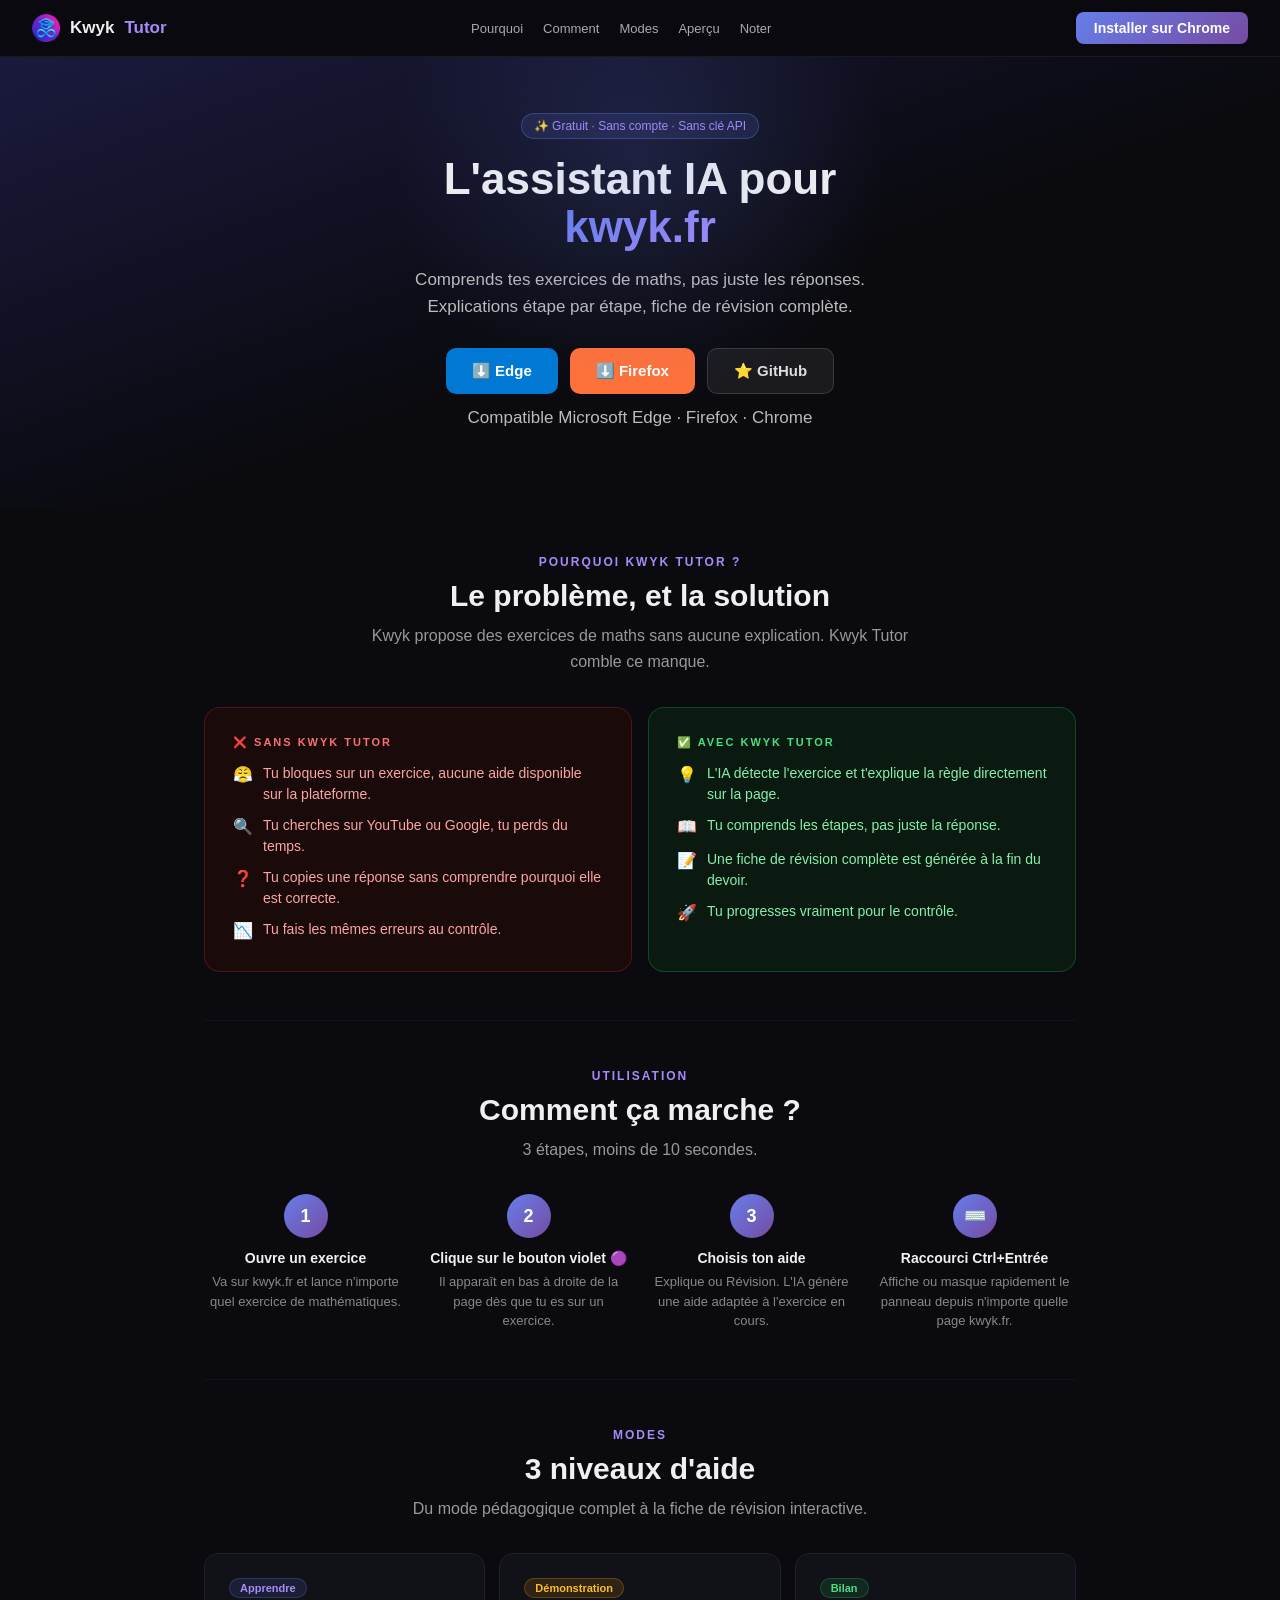
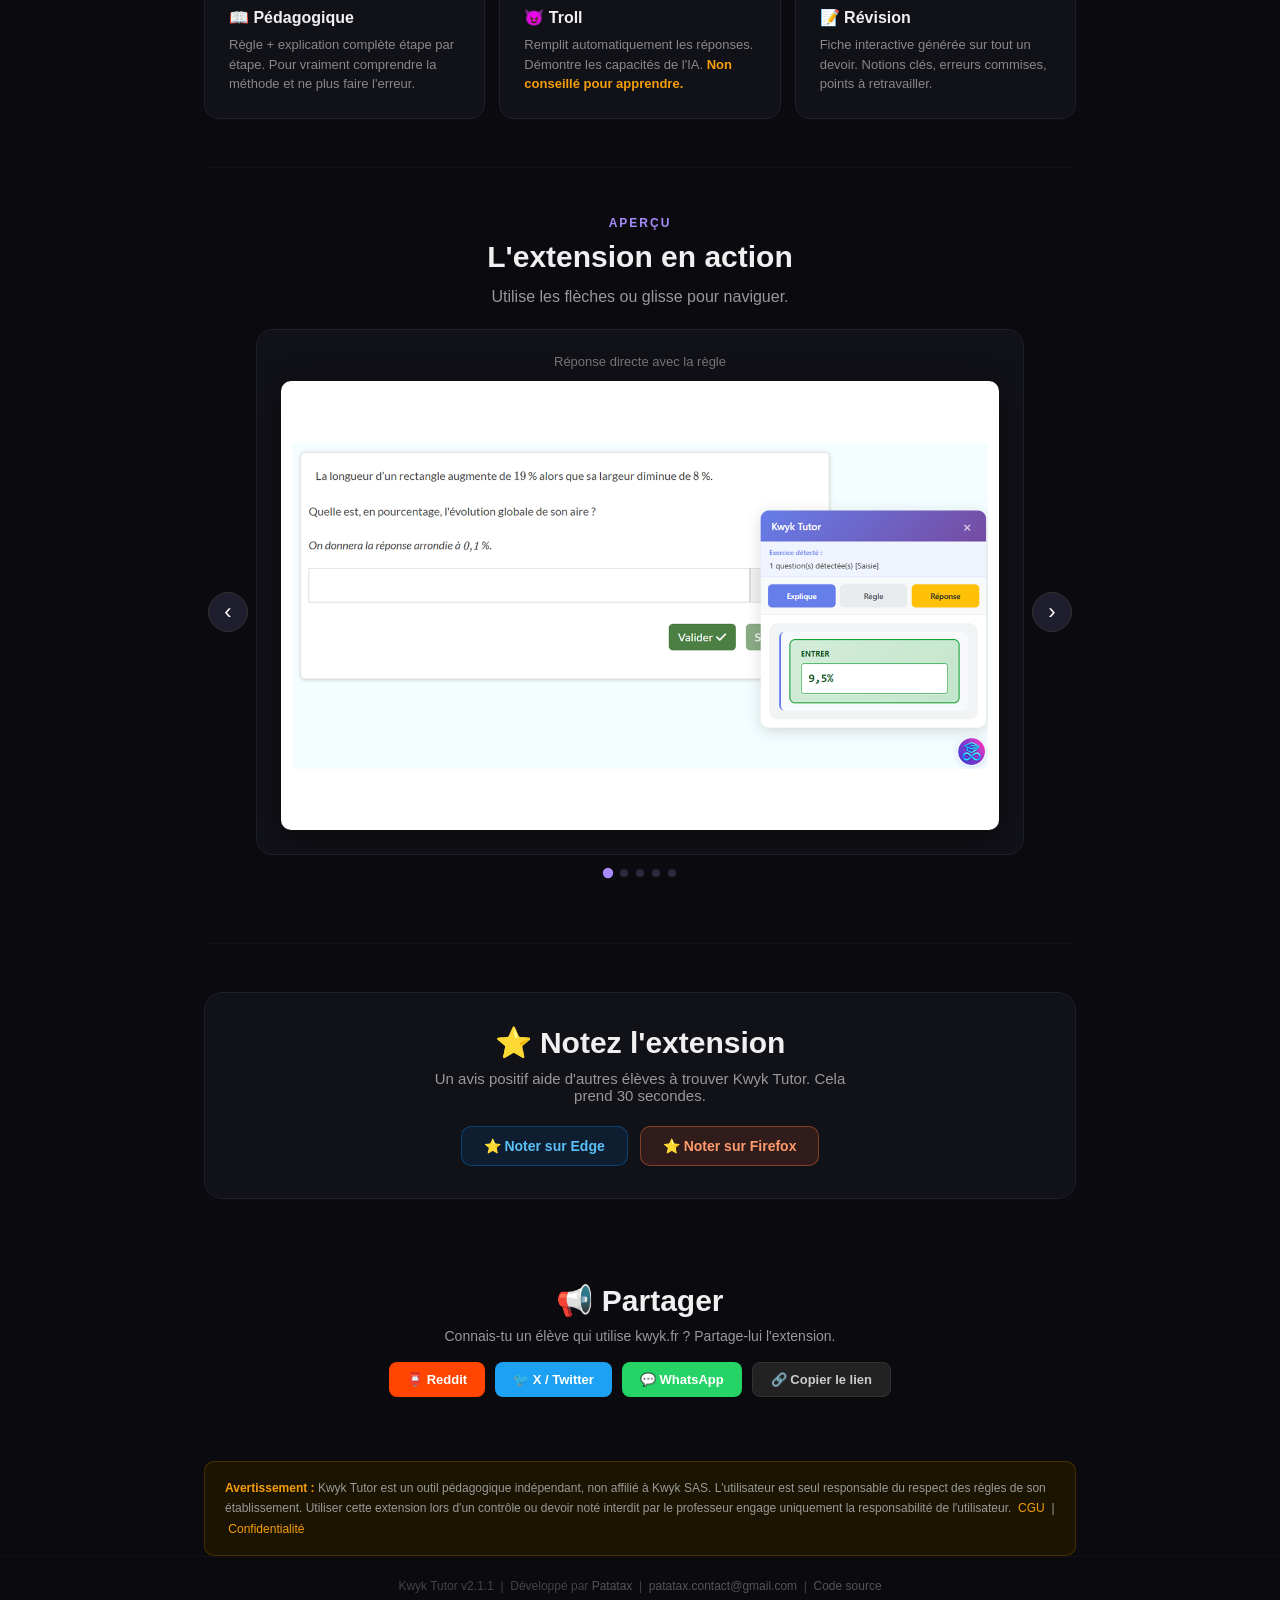
==== docs/index.html @ fb8a3b49 "Update Open Graph title in index.html" ====
<!DOCTYPE html>
<html lang="fr">
<head>
  <meta charset="UTF-8">
  <meta name="viewport" content="width=device-width, initial-scale=1.0">
  <title>Kwyk Tutor | Assistant IA pour kwyk.fr</title>
  <meta name="description" content="Extension Chrome, Edge et Firefox gratuite pour kwyk.fr. Explications étape par étape et fiche de révision générés par IA. Sans compte, sans clé API.">
  <meta name="keywords" content="kwyk, kwyk.fr, extension kwyk, aide kwyk, kwyk tutor, mathematiques lycee, extension chrome kwyk, extension firefox kwyk, IA maths">
  <meta property="og:title" content="Kwyk Tutor | Assistant IA">
  <meta property="og:description" content="Extension gratuite Chrome, Edge et Firefox. Comprends tes exercices kwyk.fr grâce à l'IA.">
  <meta property="og:image" content="screenshots/02-explication-etape-par-etape.png">
  <meta property="og:url" content="https://patatax-x.github.io/kwyk-solver/">
  <meta name="twitter:card" content="summary_large_image">
  <link rel="shortcut icon" href="https://patatax-x.github.io/kwyk-solver/icon.png?v=2">
  <link rel="icon" type="image/png" sizes="128x128" href="https://patatax-x.github.io/kwyk-solver/icon.png?v=2">
  <link rel="apple-touch-icon" href="https://patatax-x.github.io/kwyk-solver/icon.png?v=2">
  <style>
    *{margin:0;padding:0;box-sizing:border-box}
    html{scroll-behavior:smooth}
    body{font-family:'Segoe UI',sans-serif;background:#0a0a0f;color:#f0f0f0}
    section[id]{scroll-margin-top:60px}
    a{color:#a78bfa;text-decoration:none}

    /* NAV */
    nav{position:sticky;top:0;z-index:100;background:#0a0a0fdd;backdrop-filter:blur(12px);border-bottom:1px solid #ffffff11;padding:12px 32px;display:flex;align-items:center;justify-content:space-between;gap:16px}
    .logo{display:flex;align-items:center;gap:10px;font-weight:800;font-size:17px}
    .logo img{width:28px;height:28px;border-radius:6px}
    .logo span{color:#a78bfa}
    .nav-links{display:flex;gap:20px;font-size:13px}
    .nav-links a{color:#aaa}
    .nav-links a:hover{color:white}
    .btn-nav{background:linear-gradient(135deg,#667eea,#764ba2);color:white;padding:8px 18px;border-radius:8px;font-size:14px;font-weight:700;white-space:nowrap}

    /* HERO */
    .hero{background:linear-gradient(160deg,#1a1a3e 0%,#0a0a0f 55%);text-align:center;padding:56px 20px 48px;position:relative;overflow:hidden}
    .hero::before{content:'';position:absolute;top:-150px;left:50%;transform:translateX(-50%);width:500px;height:500px;background:radial-gradient(circle,#667eea2a 0%,transparent 70%);pointer-events:none}
.badge{display:inline-block;background:#667eea22;border:1px solid #667eea55;color:#a78bfa;font-size:12px;padding:5px 12px;border-radius:20px;margin-bottom:16px}
    .hero h1{font-size:44px;font-weight:900;line-height:1.1;margin-bottom:14px}
    .hero h1 span{background:linear-gradient(135deg,#667eea,#a78bfa);-webkit-background-clip:text;-webkit-text-fill-color:transparent}
    .hero p{font-size:17px;color:#bbb;max-width:520px;margin:0 auto 28px;line-height:1.6}
    .hero-btns{display:flex;gap:12px;justify-content:center;flex-wrap:wrap;margin-bottom:10px}
    .hero-note{font-size:12px;color:#666;line-height:1.7}
    .hero-note a{color:#888;text-decoration:underline}
    .btn{padding:13px 26px;border-radius:10px;font-size:15px;font-weight:700;display:inline-flex;align-items:center;gap:8px;transition:transform 0.2s,box-shadow 0.2s;cursor:pointer}
    .btn:hover{transform:translateY(-2px)}
    .btn-edge{background:#0078d4;color:white}
    .btn-edge:hover{box-shadow:0 6px 24px #0078d455}
    .btn-firefox{background:#ff7139;color:white}
    .btn-firefox:hover{box-shadow:0 6px 24px #ff713955}
    .btn-ghost{background:#ffffff11;color:#ddd;border:1px solid #ffffff22}

    /* LAYOUT */
    .wrap{max-width:920px;margin:0 auto;padding:0 24px}
    section{padding:48px 0}
    .section-label{text-align:center;color:#a78bfa;font-size:12px;font-weight:700;letter-spacing:2px;text-transform:uppercase;margin-bottom:10px}
    h2{text-align:center;font-size:30px;font-weight:800;margin-bottom:10px}
    .sub{text-align:center;color:#999;font-size:16px;max-width:560px;margin:0 auto 32px;line-height:1.6}

    /* POURQUOI — problème vs solution */
    .ps-grid{display:grid;grid-template-columns:1fr 1fr;gap:16px;margin-top:8px}
    @media(max-width:600px){.ps-grid{grid-template-columns:1fr}}
    .ps-card{border-radius:16px;padding:28px}
    .ps-card.problem{background:#1a0a0a;border:1px solid #dc354544}
    .ps-card.solution{background:#0a1a10;border:1px solid #22c55e44}
    .ps-card .ps-label{font-size:11px;font-weight:700;letter-spacing:2px;text-transform:uppercase;margin-bottom:14px}
    .ps-card.problem .ps-label{color:#f87171}
    .ps-card.solution .ps-label{color:#4ade80}
    .ps-card ul{list-style:none;display:flex;flex-direction:column;gap:10px}
    .ps-card ul li{font-size:14px;line-height:1.5;display:flex;gap:10px;align-items:flex-start}
    .ps-card ul li span{flex-shrink:0;font-size:16px}
    .ps-card.problem ul li{color:#fca5a5}
    .ps-card.solution ul li{color:#86efac}

    /* COMMENT */
    .steps{display:grid;grid-template-columns:repeat(auto-fit,minmax(180px,1fr));gap:20px}
    .step{text-align:center}
    .step-num{width:44px;height:44px;border-radius:50%;background:linear-gradient(135deg,#667eea,#764ba2);color:white;font-size:18px;font-weight:800;display:flex;align-items:center;justify-content:center;margin:0 auto 12px}
    .step h3{font-size:14px;margin-bottom:6px}
    .step p{font-size:13px;color:#888;line-height:1.5}
    .chrome-note{background:#111118;border:1px solid #1e1e2e;border-radius:10px;padding:14px 18px;font-size:13px;color:#aaa;margin-top:20px;text-align:center;line-height:1.6}
    .chrome-note strong{color:#f0f0f0}

    /* MODES avec animations scroll */
    .modes-grid{display:grid;grid-template-columns:repeat(auto-fit,minmax(240px,1fr));gap:14px}
    .mode-card{background:#111118;border:1px solid #1e1e2e;border-radius:14px;padding:24px;transition:border-color 0.3s,transform 0.3s,box-shadow 0.3s;opacity:0;transform:translateY(30px)}
    .mode-card.visible{opacity:1;transform:translateY(0)}
    .mode-card:hover{border-color:#667eea66;transform:translateY(-4px);box-shadow:0 12px 32px #667eea22}
    .mode-card h3{font-size:16px;margin-bottom:8px}
    .mode-card p{font-size:13px;color:#888;line-height:1.5}
    .mode-card .mode-tag{display:inline-block;font-size:11px;font-weight:700;padding:3px 10px;border-radius:20px;margin-bottom:10px}
    .tag-peda{background:#667eea22;color:#a78bfa;border:1px solid #667eea44}
    .tag-troll{background:#f59e0b22;color:#fbbf24;border:1px solid #f59e0b44}
    .tag-revision{background:#22c55e22;color:#4ade80;border:1px solid #22c55e44}

    /* CARROUSEL */
    .carousel-outer{position:relative;padding:0 52px}
    .carousel-wrap{border-radius:16px;overflow:hidden;background:#111118;border:1px solid #1e1e2e}
    .carousel-inner{display:flex;transition:transform 0.4s cubic-bezier(.4,0,.2,1);will-change:transform}
    .slide{min-width:100%;padding:24px;display:flex;flex-direction:column;align-items:center;gap:12px}
    .slide .caption{font-size:13px;color:#777;text-align:center}
    .slide img{max-width:100%;max-height:500px;object-fit:contain;border-radius:10px;box-shadow:0 8px 32px rgba(0,0,0,0.5);display:block}
    .c-btn{position:absolute;top:50%;transform:translateY(-50%);background:#1e1e2e;border:1px solid #333;color:white;width:40px;height:40px;border-radius:50%;font-size:22px;display:flex;align-items:center;justify-content:center;cursor:pointer;transition:background 0.2s;z-index:2;user-select:none}
    .c-btn:hover{background:#2a2a3a}
    .c-prev{left:4px}
    .c-next{right:4px}
    .c-dots{display:flex;gap:8px;justify-content:center;padding:14px 0 18px}
    .dot{width:8px;height:8px;border-radius:50%;background:#2a2a3a;cursor:pointer;transition:background 0.2s,transform 0.2s}
    .dot.active{background:#a78bfa;transform:scale(1.3)}

    /* NOTER / PARTAGER */
    .rate-box{background:#111118;border:1px solid #1e1e2e;border-radius:18px;padding:32px;text-align:center}
    .rate-box p{color:#999;font-size:15px;margin:10px auto 22px;max-width:440px}
    .rate-btns{display:flex;gap:12px;justify-content:center;flex-wrap:wrap}
    .btn-rate{padding:11px 22px;border-radius:10px;font-size:14px;font-weight:700;display:inline-flex;align-items:center;gap:7px;transition:opacity 0.2s}
    .btn-rate:hover{opacity:0.8}
    .btn-rate-edge{background:#0078d422;border:1px solid #0078d466;color:#5bc0f8}
    .btn-rate-ff{background:#ff713922;border:1px solid #ff713966;color:#ff9a6c}
    .share-box{text-align:center;padding:36px 0}
    .share-box p{color:#999;font-size:14px;margin:8px 0 18px}
    .share-btns{display:flex;gap:10px;justify-content:center;flex-wrap:wrap}
    .sbtn{padding:9px 18px;border-radius:8px;font-size:13px;font-weight:700;display:inline-flex;align-items:center;gap:6px;cursor:pointer;font-family:inherit;border:none;transition:opacity 0.2s}
    .sbtn:hover{opacity:0.8}
    .s-reddit{background:#ff4500;color:white}
    .s-twitter{background:#1da1f2;color:white}
    .s-whatsapp{background:#25d366;color:white}
    .s-copy{background:#222;color:#ccc;border:1px solid #333}

    .warning{background:#1a1400;border:1px solid #f59e0b33;border-radius:10px;padding:16px 20px;font-size:12px;color:#999;line-height:1.7;margin-top:28px}
    .warning strong{color:#f59e0b}
    .warning a{color:#f59e0b}

    hr.div{border:none;border-top:1px solid #111118}
    footer{text-align:center;padding:22px;font-size:12px;color:#444;border-top:1px solid #111}
    footer a{color:#555}
    footer a:hover{color:#aaa}
  </style>
</head>
<body>

<nav>
  <div class="logo">
    <img src="icon.png" alt="Kwyk Tutor" onerror="this.style.display='none'">
    Kwyk <span>Tutor</span>
  </div>
  <div class="nav-links">
    <a href="#pourquoi">Pourquoi</a>
    <a href="#comment">Comment</a>
    <a href="#modes">Modes</a>
    <a href="#apercu">Aperçu</a>
    <a href="#noter">Noter</a>
  </div>
  <a class="btn-nav" id="nav-install" href="https://microsoftedge.microsoft.com/addons/detail/kwyk-tutor/cpfjdpkkflmobgfeadjhjlecfehlkblg" target="_blank">Installer</a>
</nav>

<div class="hero">
  <div class="badge">✨ Gratuit · Sans compte · Sans clé API</div>
  <h1>L'assistant IA pour<br><span>kwyk.fr</span></h1>
  <p>Comprends tes exercices de maths, pas juste les réponses. Explications étape par étape, fiche de révision complète.</p>
  <div class="hero-btns">
    <a class="btn btn-edge" href="https://microsoftedge.microsoft.com/addons/detail/kwyk-tutor/cpfjdpkkflmobgfeadjhjlecfehlkblg" target="_blank">⬇️ Edge</a>
    <a class="btn btn-firefox" href="https://addons.mozilla.org/fr/firefox/addon/kwyk-tutor/" target="_blank">⬇️ Firefox</a>
    <a class="btn btn-ghost" href="https://github.com/Patatax-x/kwyk-solver" target="_blank">⭐ GitHub</a>
  </div>
  <p class="hero-note">Compatible Microsoft Edge · Firefox · Chrome</p>
</div>

<div class="wrap">

  <section id="pourquoi">
    <div class="section-label">Pourquoi Kwyk Tutor ?</div>
    <h2>Le problème, et la solution</h2>
    <p class="sub">Kwyk propose des exercices de maths sans aucune explication. Kwyk Tutor comble ce manque.</p>
    <div class="ps-grid">
      <div class="ps-card problem">
        <div class="ps-label">❌ Sans Kwyk Tutor</div>
        <ul>
          <li><span>😤</span>Tu bloques sur un exercice, aucune aide disponible sur la plateforme.</li>
          <li><span>🔍</span>Tu cherches sur YouTube ou Google, tu perds du temps.</li>
          <li><span>❓</span>Tu copies une réponse sans comprendre pourquoi elle est correcte.</li>
          <li><span>📉</span>Tu fais les mêmes erreurs au contrôle.</li>
        </ul>
      </div>
      <div class="ps-card solution">
        <div class="ps-label">✅ Avec Kwyk Tutor</div>
        <ul>
          <li><span>💡</span>L'IA détecte l'exercice et t'explique la règle directement sur la page.</li>
          <li><span>📖</span>Tu comprends les étapes, pas juste la réponse.</li>
          <li><span>📝</span>Une fiche de révision complète est générée à la fin du devoir.</li>
          <li><span>🚀</span>Tu progresses vraiment pour le contrôle.</li>
        </ul>
      </div>
    </div>
  </section>

  <hr class="div">

  <section id="comment">
    <div class="section-label">Utilisation</div>
    <h2>Comment ça marche ?</h2>
    <p class="sub">3 étapes, moins de 10 secondes.</p>
    <div class="steps">
      <div class="step">
        <div class="step-num">1</div>
        <h3>Ouvre un exercice</h3>
        <p>Va sur kwyk.fr et lance n'importe quel exercice de mathématiques.</p>
      </div>
      <div class="step">
        <div class="step-num">2</div>
        <h3>Clique sur le bouton violet 🟣</h3>
        <p>Il apparaît en bas à droite de la page dès que tu es sur un exercice.</p>
      </div>
      <div class="step">
        <div class="step-num">3</div>
        <h3>Choisis ton aide</h3>
        <p>Explique ou Révision. L'IA génère une aide adaptée à l'exercice en cours.</p>
      </div>
      <div class="step">
        <div class="step-num">⌨️</div>
        <h3>Raccourci Ctrl+Entrée</h3>
        <p>Affiche ou masque rapidement le panneau depuis n'importe quelle page kwyk.fr.</p>
      </div>
    </div>
  </section>

  <hr class="div">

  <section id="modes">
    <div class="section-label">Modes</div>
    <h2>3 niveaux d'aide</h2>
    <p class="sub">Du mode pédagogique complet à la fiche de révision interactive.</p>
    <div class="modes-grid">
      <div class="mode-card">
        <div class="mode-tag tag-peda">Apprendre</div>
        <h3>📖 Pédagogique</h3>
        <p>Règle + explication complète étape par étape. Pour vraiment comprendre la méthode et ne plus faire l'erreur.</p>
      </div>
      <div class="mode-card">
        <div class="mode-tag tag-troll">Démonstration</div>
        <h3>😈 Troll</h3>
        <p>Remplit automatiquement les réponses. Démontre les capacités de l'IA. <strong style="color:#f59e0b">Non conseillé pour apprendre.</strong></p>
      </div>
      <div class="mode-card">
        <div class="mode-tag tag-revision">Bilan</div>
        <h3>📝 Révision</h3>
        <p>Fiche interactive générée sur tout un devoir. Notions clés, erreurs commises, points à retravailler.</p>
      </div>
    </div>
  </section>

  <hr class="div">

  <section id="apercu">
    <div class="section-label">Aperçu</div>
    <h2>L'extension en action</h2>
    <p class="sub" style="margin-bottom:20px">Utilise les flèches ou glisse pour naviguer.</p>
    <div class="carousel-outer">
      <button class="c-btn c-prev" id="c-prev">&#8249;</button>
      <button class="c-btn c-next" id="c-next">&#8250;</button>
      <div class="carousel-wrap" id="carousel">
        <div class="carousel-inner" id="c-inner">
          <div class="slide">
            <p class="caption">Réponse directe avec la règle</p>
            <img src="screenshots/01-reponse-directe.png" alt="Kwyk Tutor réponse directe kwyk.fr">
          </div>
          <div class="slide">
            <p class="caption">Explication étape par étape</p>
            <img src="screenshots/02-explication-etape-par-etape.png" alt="Kwyk Tutor explication mathématiques lycée">
          </div>
          <div class="slide">
            <p class="caption">Sélection du mode d'aide</p>
            <img src="screenshots/03-popup-modes.png" alt="Kwyk Tutor popup sélection mode">
          </div>
          <div class="slide">
            <p class="caption">Mode Troll en action</p>
            <img src="screenshots/04-mode-troll-correct.png" alt="Kwyk Tutor mode troll">
          </div>
          <div class="slide">
            <p class="caption">Fiche de révision interactive</p>
            <img src="screenshots/5%20-%20Fiche%20r%C3%A9cap.png" alt="Kwyk Tutor fiche de révision kwyk.fr">
          </div>
        </div>
      </div>
      <div class="c-dots" id="c-dots"></div>
    </div>
  </section>

  <hr class="div">

  <section id="noter">
    <div class="rate-box">
      <h2>⭐ Notez l'extension</h2>
      <p>Un avis positif aide d'autres élèves à trouver Kwyk Tutor. Cela prend 30 secondes.</p>
      <div class="rate-btns">
        <a class="btn-rate btn-rate-edge" href="https://microsoftedge.microsoft.com/addons/detail/kwyk-tutor/cpfjdpkkflmobgfeadjhjlecfehlkblg" target="_blank">⭐ Noter sur Edge</a>
        <a class="btn-rate btn-rate-ff" href="https://addons.mozilla.org/fr/firefox/addon/kwyk-tutor/reviews/" target="_blank">⭐ Noter sur Firefox</a>
      </div>
    </div>
  </section>

  <div class="share-box">
    <h2>📢 Partager</h2>
    <p>Connais-tu un élève qui utilise kwyk.fr ? Partage-lui l'extension.</p>
    <div class="share-btns">
      <a class="sbtn s-reddit" href="https://www.reddit.com/submit?url=https://patatax-x.github.io/kwyk-solver/&title=Kwyk%20Tutor%20%7C%20Assistant%20IA%20gratuit%20pour%20kwyk.fr" target="_blank">📮 Reddit</a>
      <a class="sbtn s-twitter" href="https://twitter.com/intent/tweet?text=Kwyk%20Tutor%20%3A%20assistant%20IA%20gratuit%20pour%20comprendre%20les%20maths%20sur%20kwyk.fr%20%F0%9F%8E%93&url=https://patatax-x.github.io/kwyk-solver/" target="_blank">🐦 X / Twitter</a>
      <a class="sbtn s-whatsapp" href="https://wa.me/?text=Kwyk%20Tutor%20%3A%20extension%20IA%20gratuite%20pour%20kwyk.fr%20%F0%9F%8E%93%20https://patatax-x.github.io/kwyk-solver/" target="_blank">💬 WhatsApp</a>
      <button class="sbtn s-copy" onclick="navigator.clipboard.writeText('https://patatax-x.github.io/kwyk-solver/').then(()=>{this.textContent='✅ Copié !'});setTimeout(()=>{this.textContent='🔗 Copier le lien'},2000)">🔗 Copier le lien</button>
    </div>
  </div>

  <div class="warning">
    <strong>Avertissement :</strong> Kwyk Tutor est un outil pédagogique indépendant, non affilié à Kwyk SAS. L'utilisateur est seul responsable du respect des règles de son établissement. Utiliser cette extension lors d'un contrôle ou devoir noté interdit par le professeur engage uniquement la responsabilité de l'utilisateur.
    &nbsp;<a href="https://patatax-formulaire.notion.site/Conditions-d-Utilisation-Kwyk-Tutor-35cc3ccd8936818f8306d0374eaaf9d6">CGU</a>
    &nbsp;|&nbsp;<a href="https://patatax-formulaire.notion.site/Politique-de-Confidentialit-Kwyk-Tutor-35cc3ccd89368192a4a0de5db53f6db5">Confidentialité</a>
  </div>

</div>

<footer>
  Kwyk Tutor v2.1.1 &nbsp;|&nbsp; Développé par <a href="https://github.com/Patatax-x">Patatax</a> &nbsp;|&nbsp; <a href="mailto:patatax.contact@gmail.com">patatax.contact@gmail.com</a> &nbsp;|&nbsp; <a href="https://github.com/Patatax-x/kwyk-solver">Code source</a>
</footer>

<script>
  // Nav install button
  (function() {
    const ua = navigator.userAgent;
    const nav = document.getElementById('nav-install');
    if (ua.includes('Firefox/')) {
      nav.href = 'https://addons.mozilla.org/fr/firefox/addon/kwyk-tutor/';
      nav.textContent = 'Installer sur Firefox';
    } else {
      nav.href = 'https://microsoftedge.microsoft.com/addons/detail/kwyk-tutor/cpfjdpkkflmobgfeadjhjlecfehlkblg';
      nav.textContent = navigator.userAgent.includes('Edg/') ? 'Installer sur Edge' : 'Installer sur Chrome';
    }
  })();

  // Carrousel
  (function() {
    const inner = document.getElementById('c-inner');
    const dotsEl = document.getElementById('c-dots');
    const slides = inner.querySelectorAll('.slide');
    let cur = 0;
    const total = slides.length;

    function buildDots() {
      dotsEl.innerHTML = '';
      for (let i = 0; i < total; i++) {
        const d = document.createElement('div');
        d.className = 'dot' + (i === cur ? ' active' : '');
        d.addEventListener('click', () => goTo(i));
        dotsEl.appendChild(d);
      }
    }

    function goTo(n) {
      cur = ((n % total) + total) % total;
      inner.style.transform = 'translateX(-' + (cur * 100) + '%)';
      dotsEl.querySelectorAll('.dot').forEach((d, i) => d.classList.toggle('active', i === cur));
    }

    document.getElementById('c-prev').addEventListener('click', () => goTo(cur - 1));
    document.getElementById('c-next').addEventListener('click', () => goTo(cur + 1));

    // Touch swipe
    let sx = 0;
    inner.addEventListener('touchstart', e => { sx = e.touches[0].clientX; }, {passive: true});
    inner.addEventListener('touchend', e => {
      const diff = sx - e.changedTouches[0].clientX;
      if (Math.abs(diff) > 40) goTo(cur + (diff > 0 ? 1 : -1));
    }, {passive: true});

    // Keyboard
    document.addEventListener('keydown', e => {
      if (e.key === 'ArrowLeft') goTo(cur - 1);
      if (e.key === 'ArrowRight') goTo(cur + 1);
    });

    buildDots();
  })();

  // Scroll animations pour les mode-cards
  (function() {
    const cards = document.querySelectorAll('.mode-card');
    const observer = new IntersectionObserver((entries) => {
      entries.forEach((entry, idx) => {
        if (entry.isIntersecting) {
          setTimeout(() => {
            entry.target.style.transition = 'opacity 0.5s ease, transform 0.5s ease, border-color 0.3s, box-shadow 0.3s';
            entry.target.classList.add('visible');
          }, idx * 120);
          observer.unobserve(entry.target);
        }
      });
    }, { threshold: 0.15 });
    cards.forEach(c => observer.observe(c));
  })();
</script>

</body>
</html>
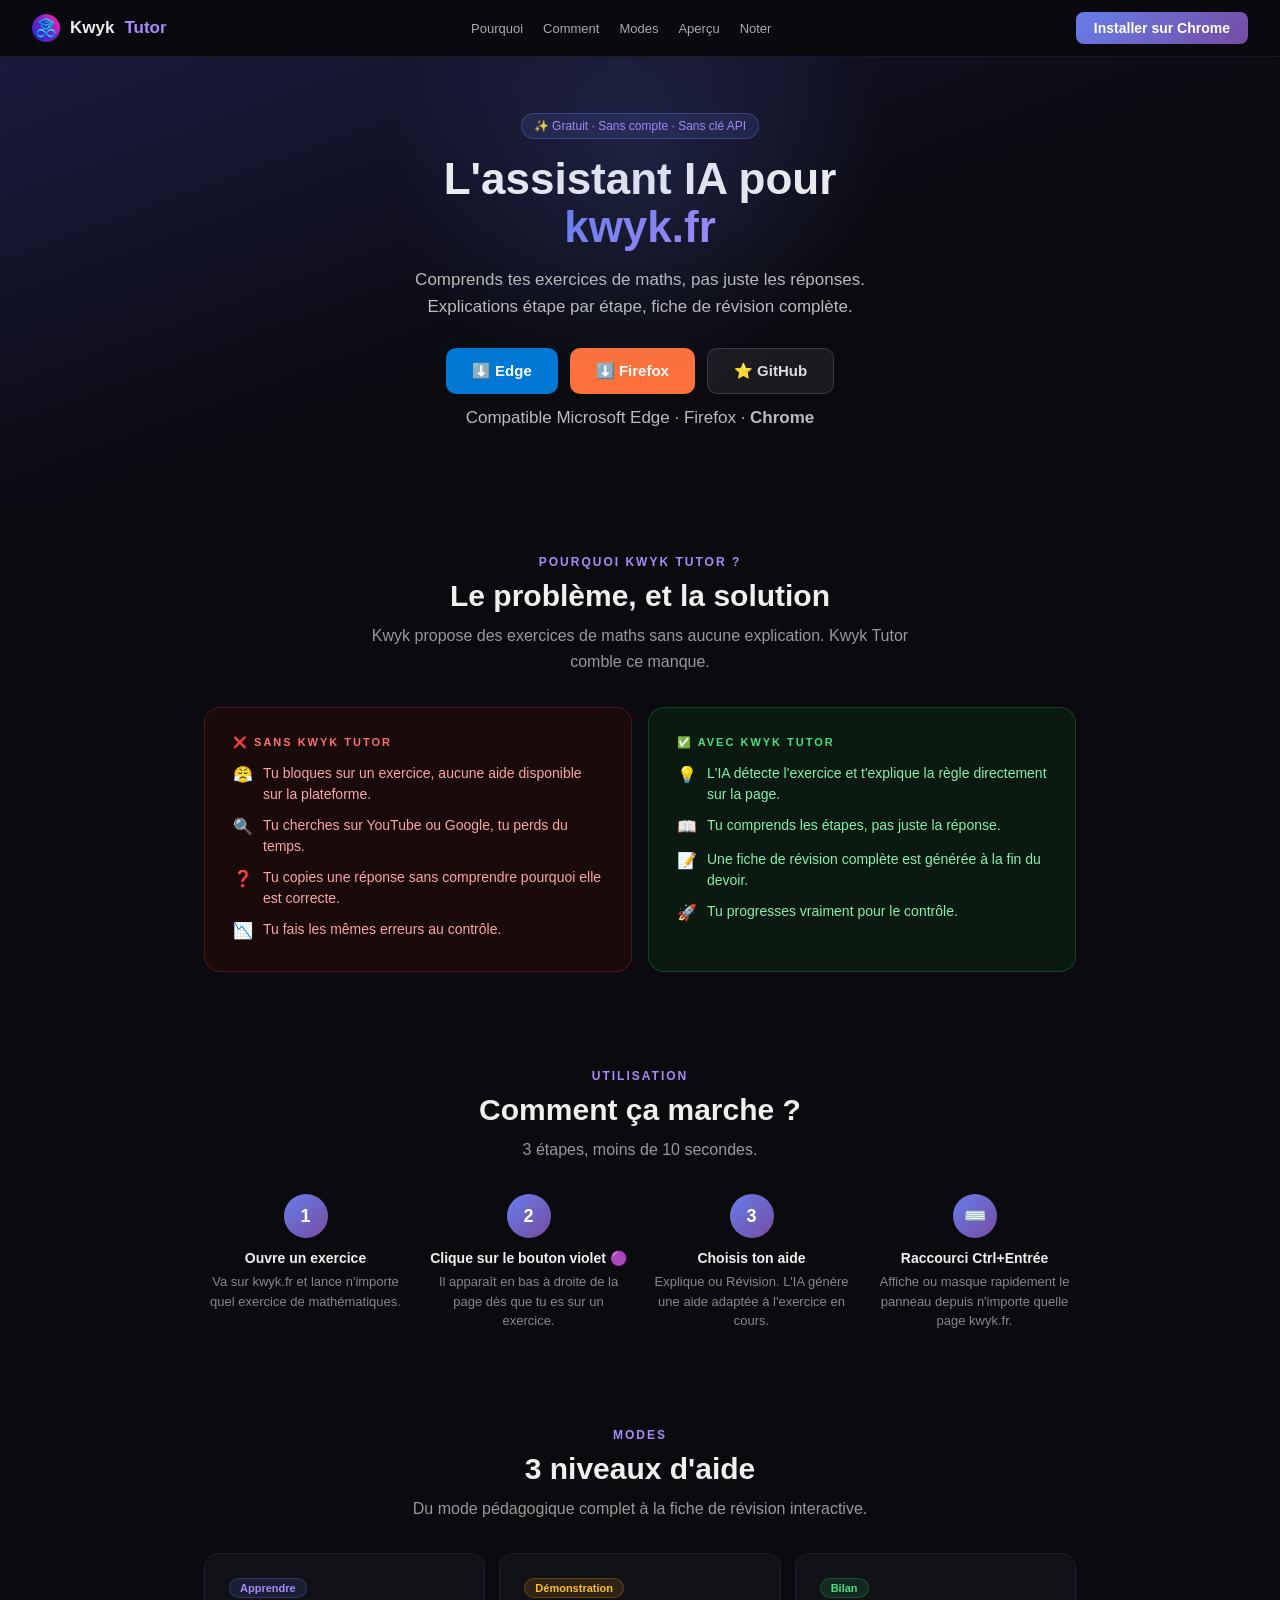
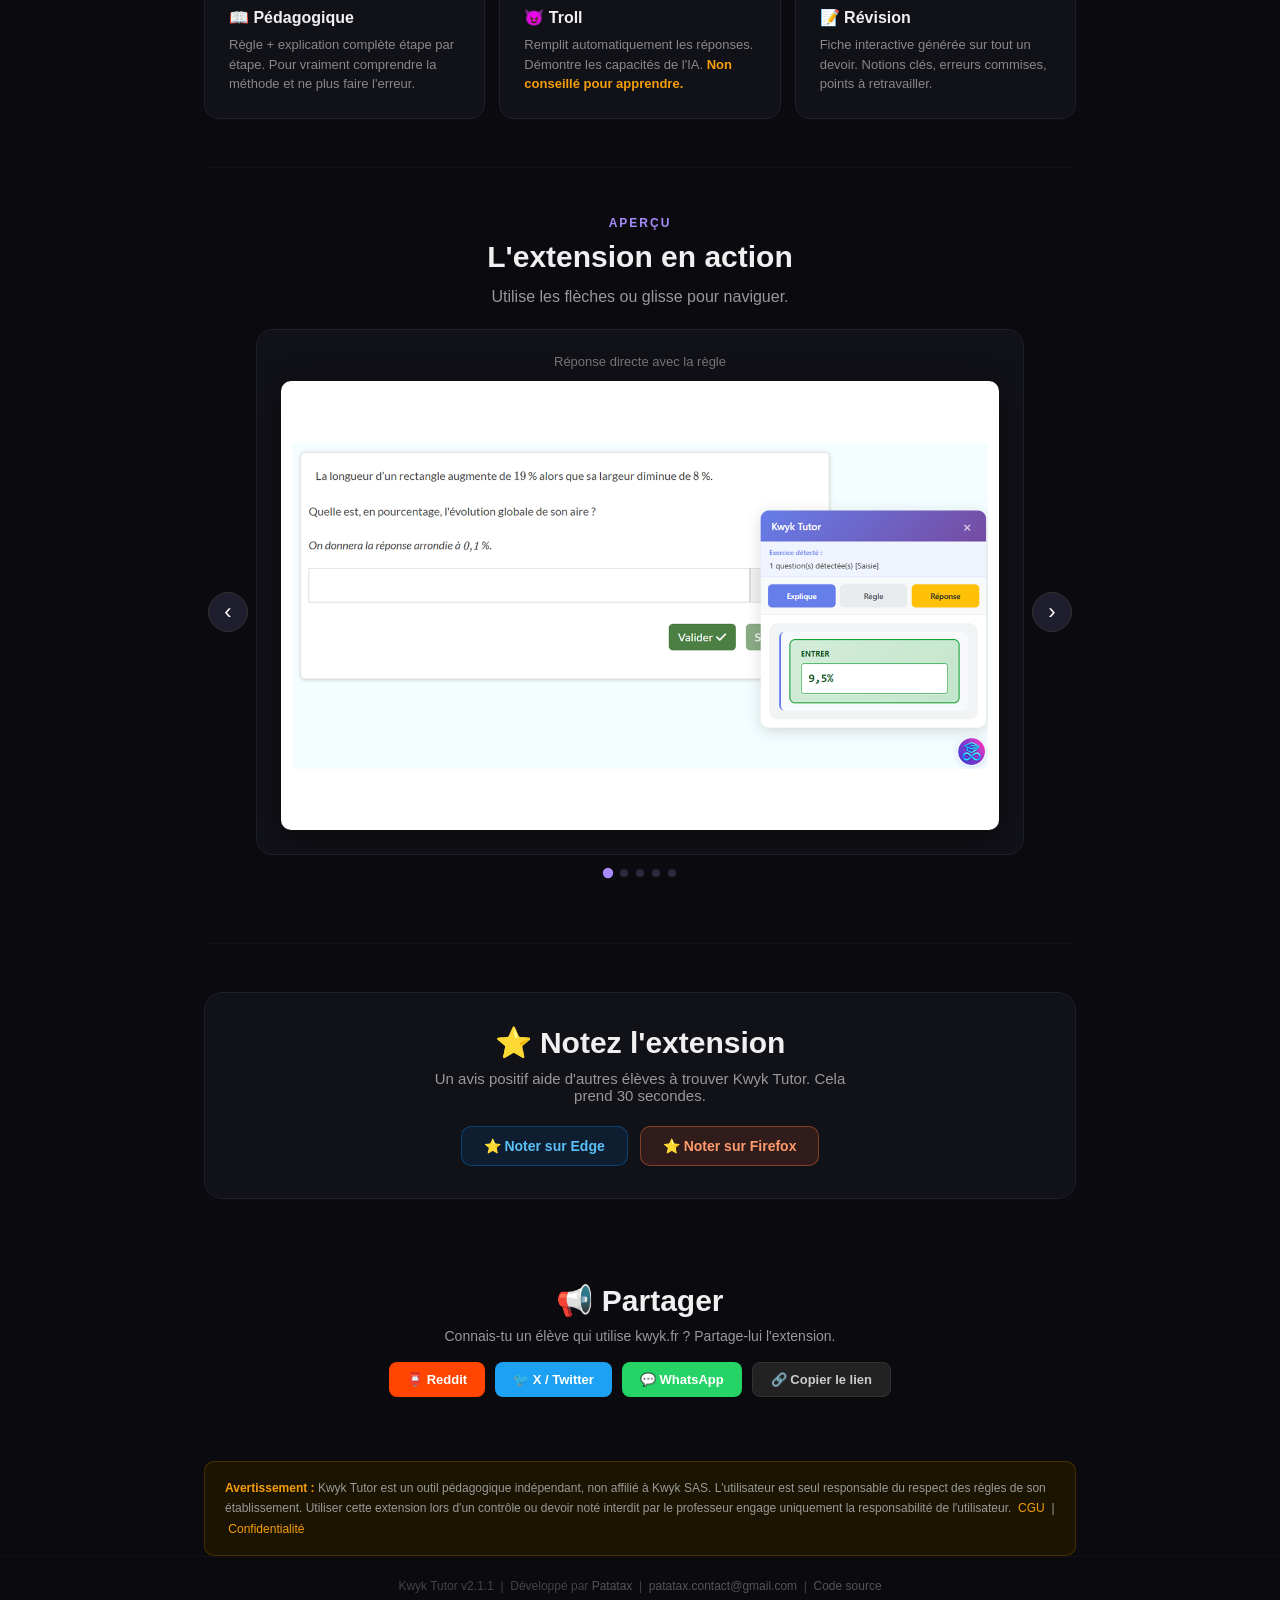
==== commit 17c12329: "Highlight Chrome compatibility in hero note Emphasized Chrome compatibility in the hero note." ====
--- a/docs/index.html
+++ b/docs/index.html
@@ -161,7 +161,7 @@
     <a class="btn btn-firefox" href="https://addons.mozilla.org/fr/firefox/addon/kwyk-tutor/" target="_blank">⬇️ Firefox</a>
     <a class="btn btn-ghost" href="https://github.com/Patatax-x/kwyk-solver" target="_blank">⭐ GitHub</a>
   </div>
-  <p class="hero-note">Compatible Microsoft Edge · Firefox · Chrome</p>
+  <p class="hero-note">Compatible Microsoft Edge · Firefox · <strong>Chrome</strong></p>
 </div>
 
 <div class="wrap">
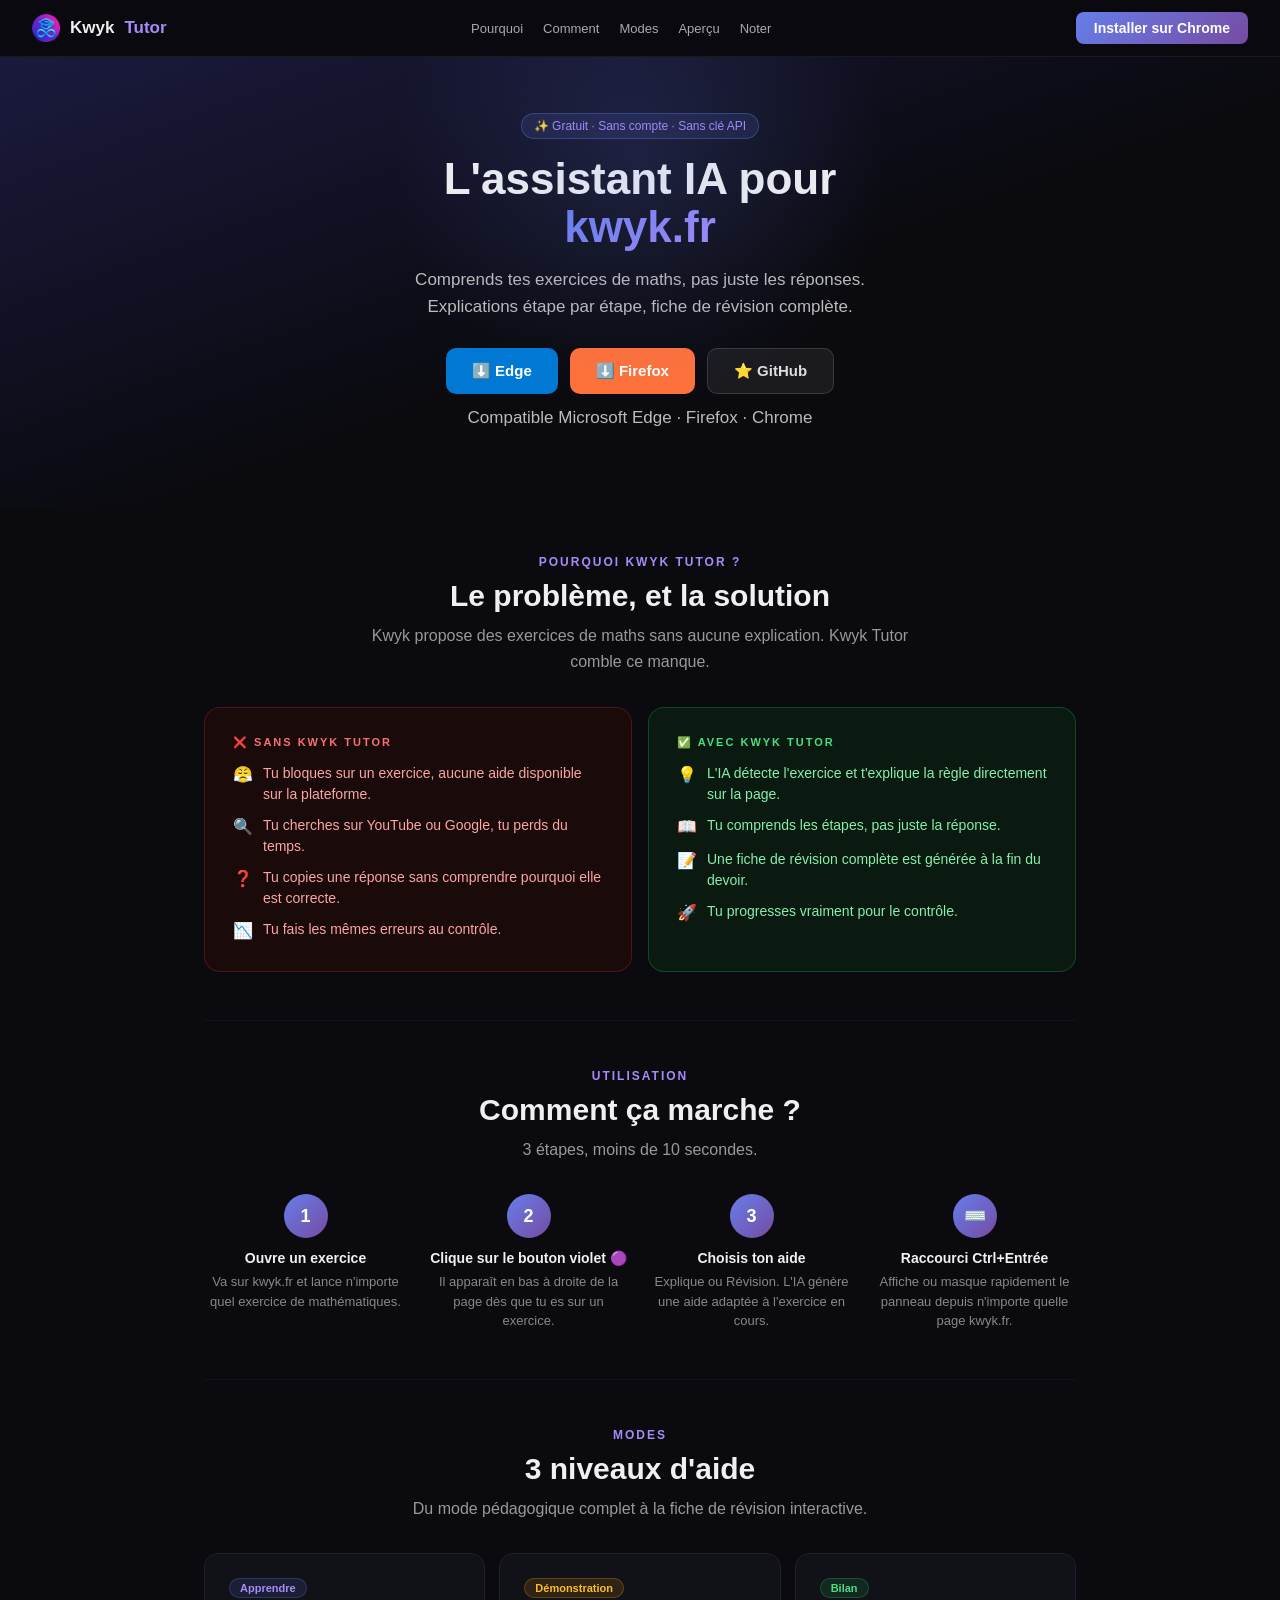
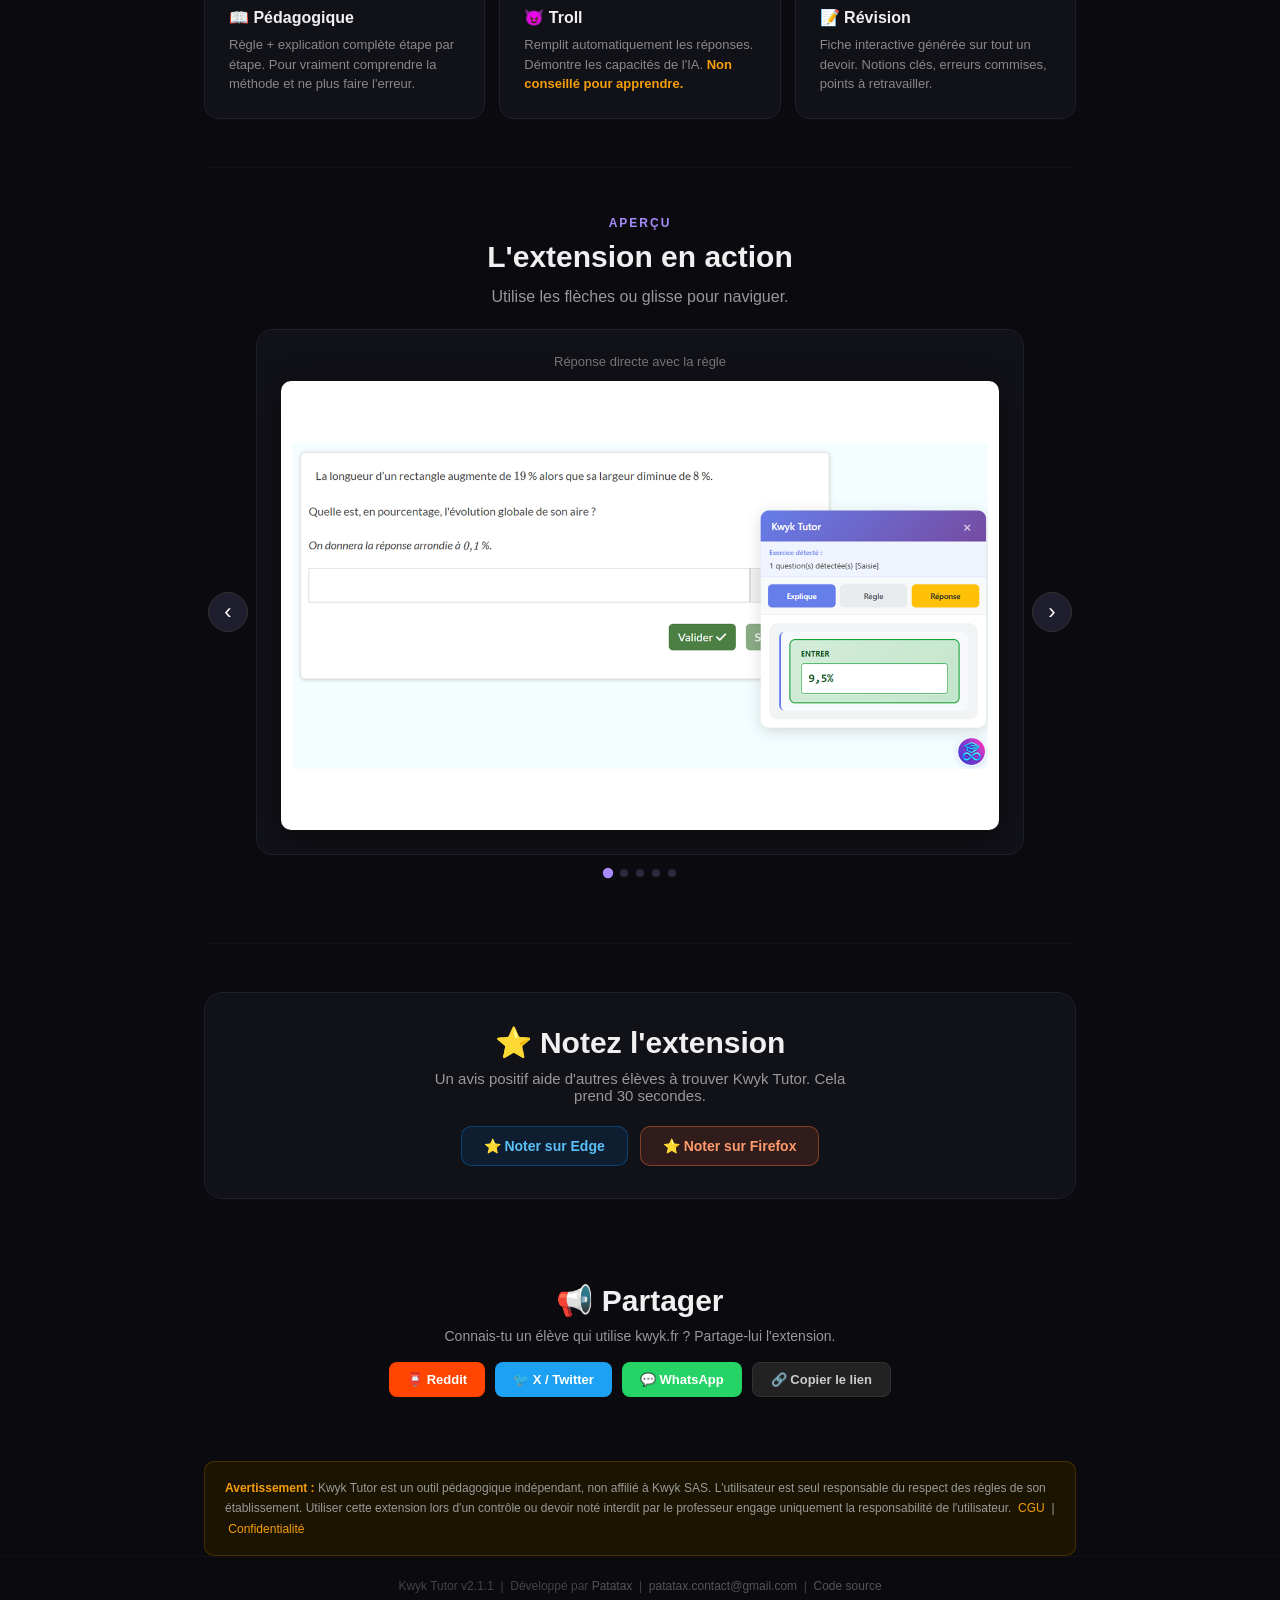
==== commit 7ab5db6e: "Update page title and hero note text" ====
--- a/docs/index.html
+++ b/docs/index.html
@@ -161,7 +161,7 @@
     <a class="btn btn-firefox" href="https://addons.mozilla.org/fr/firefox/addon/kwyk-tutor/" target="_blank">⬇️ Firefox</a>
     <a class="btn btn-ghost" href="https://github.com/Patatax-x/kwyk-solver" target="_blank">⭐ GitHub</a>
   </div>
-  <p class="hero-note">Compatible Microsoft Edge · Firefox · <strong>Chrome</strong></p>
+  <p class="hero-note">Compatible Microsoft Edge · Firefox · Chrome</p>
 </div>
 
 <div class="wrap">
